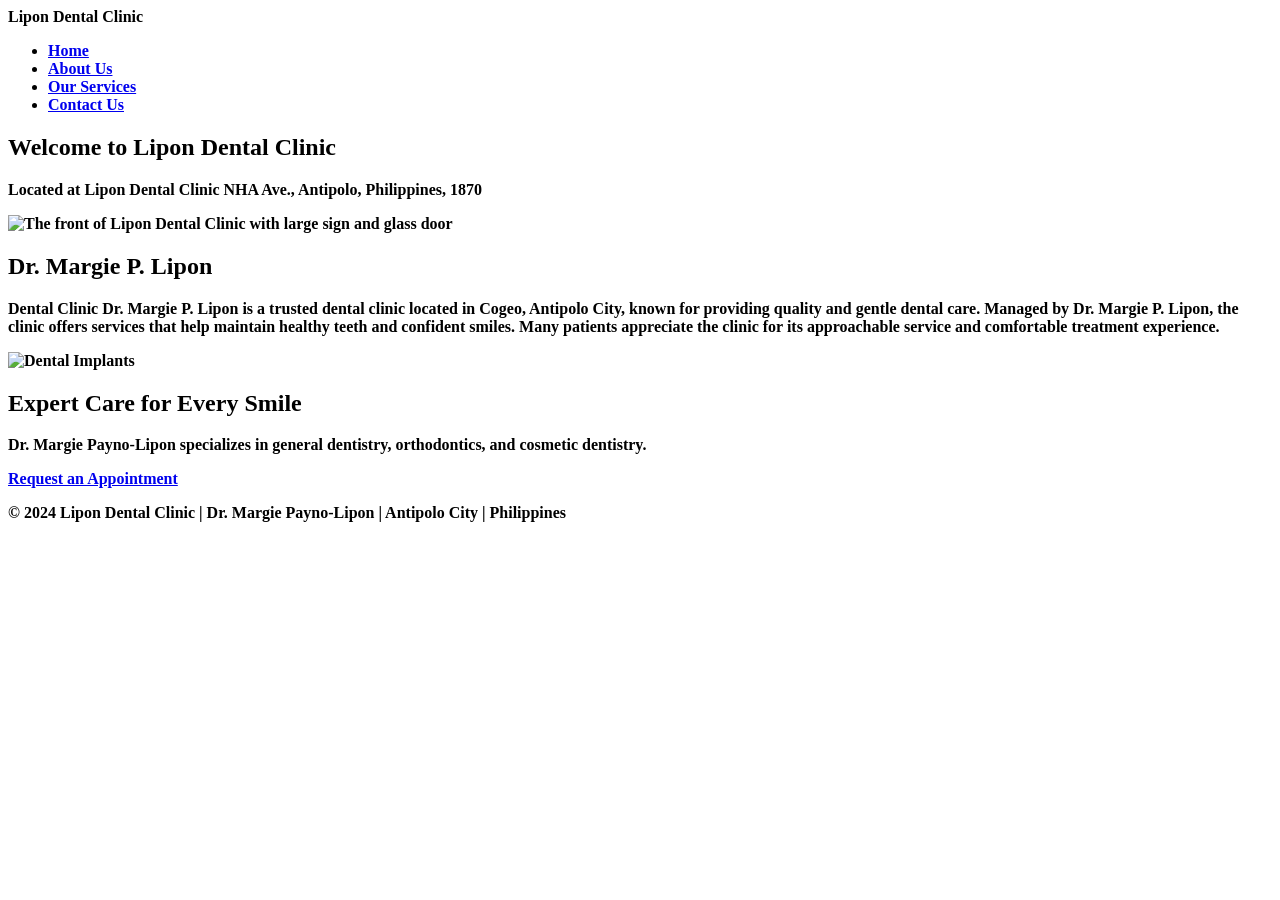
==== index.html @ c202ab4b "Create index.html" ====
<!DOCTYPE html>
<html lang="en">
<head>
    <meta charset="UTF-8">
    <meta name="viewport" content="width=device-width, initial-scale=1.0">
    <title>Lipon Dental Clinic | General Dentistry * Orthodontics * Cosmetic Dentistry</title>
    <link rel="stylesheet" href="css/style.css">
</head>
<body>
    <header>
        <nav>
            <div class="logo-text"><strong>Lipon Dental Clinic</div>
            <ul class="nav">
                <li><a href="index.html" class="active">Home</a></li>
                <li><a href="about.html">About Us</a></li>
                <li><a href="services.html">Our Services</a></li>
                <li><a href="contact.html">Contact Us</a></li>
            </ul>
        </nav>
    </header>


    <main>
        <section class="front-container">
                <div class="front">
                    <h2>Welcome to Lipon Dental Clinic</h2>
                    <p>Located at Lipon Dental Clinic NHA Ave., Antipolo, Philippines, 1870</p>
                </div>
                
                <div class="clinicfront">
                    <img src="images/clinicfront.jpg" alt="The front of Lipon Dental Clinic with large sign and glass door" class="img-responsive">
                </div>
        </section>

<section class="Dentist">
    <div class="descrip">
      <h2>
        Dr. Margie P. Lipon
      </h2>
      <p>
        Dental Clinic Dr. Margie P. Lipon is a trusted dental clinic located in Cogeo, Antipolo City, known for providing quality and gentle dental care. Managed by Dr. Margie P. Lipon, the clinic offers services that help maintain healthy teeth and confident smiles. Many patients appreciate the clinic for its approachable service and comfortable treatment experience. 
      </p>
    </div>

    <div class="image">
      <img src="images/Dentist.jpg" alt="Dental Implants">
    </div>
  </section>



        <section class="appoint-text">
            <h2>Expert Care for Every Smile</h2>
            <p>Dr. Margie Payno-Lipon specializes in general dentistry, orthodontics, and cosmetic dentistry.</p>
            <a href="contact.html" class="cta-button">Request an Appointment</a>
        </section>
    </main>

    <footer>
        <p>&copy; 2024 Lipon Dental Clinic | Dr. Margie Payno-Lipon | Antipolo City | Philippines</p>
    </footer>

</body>
</html>
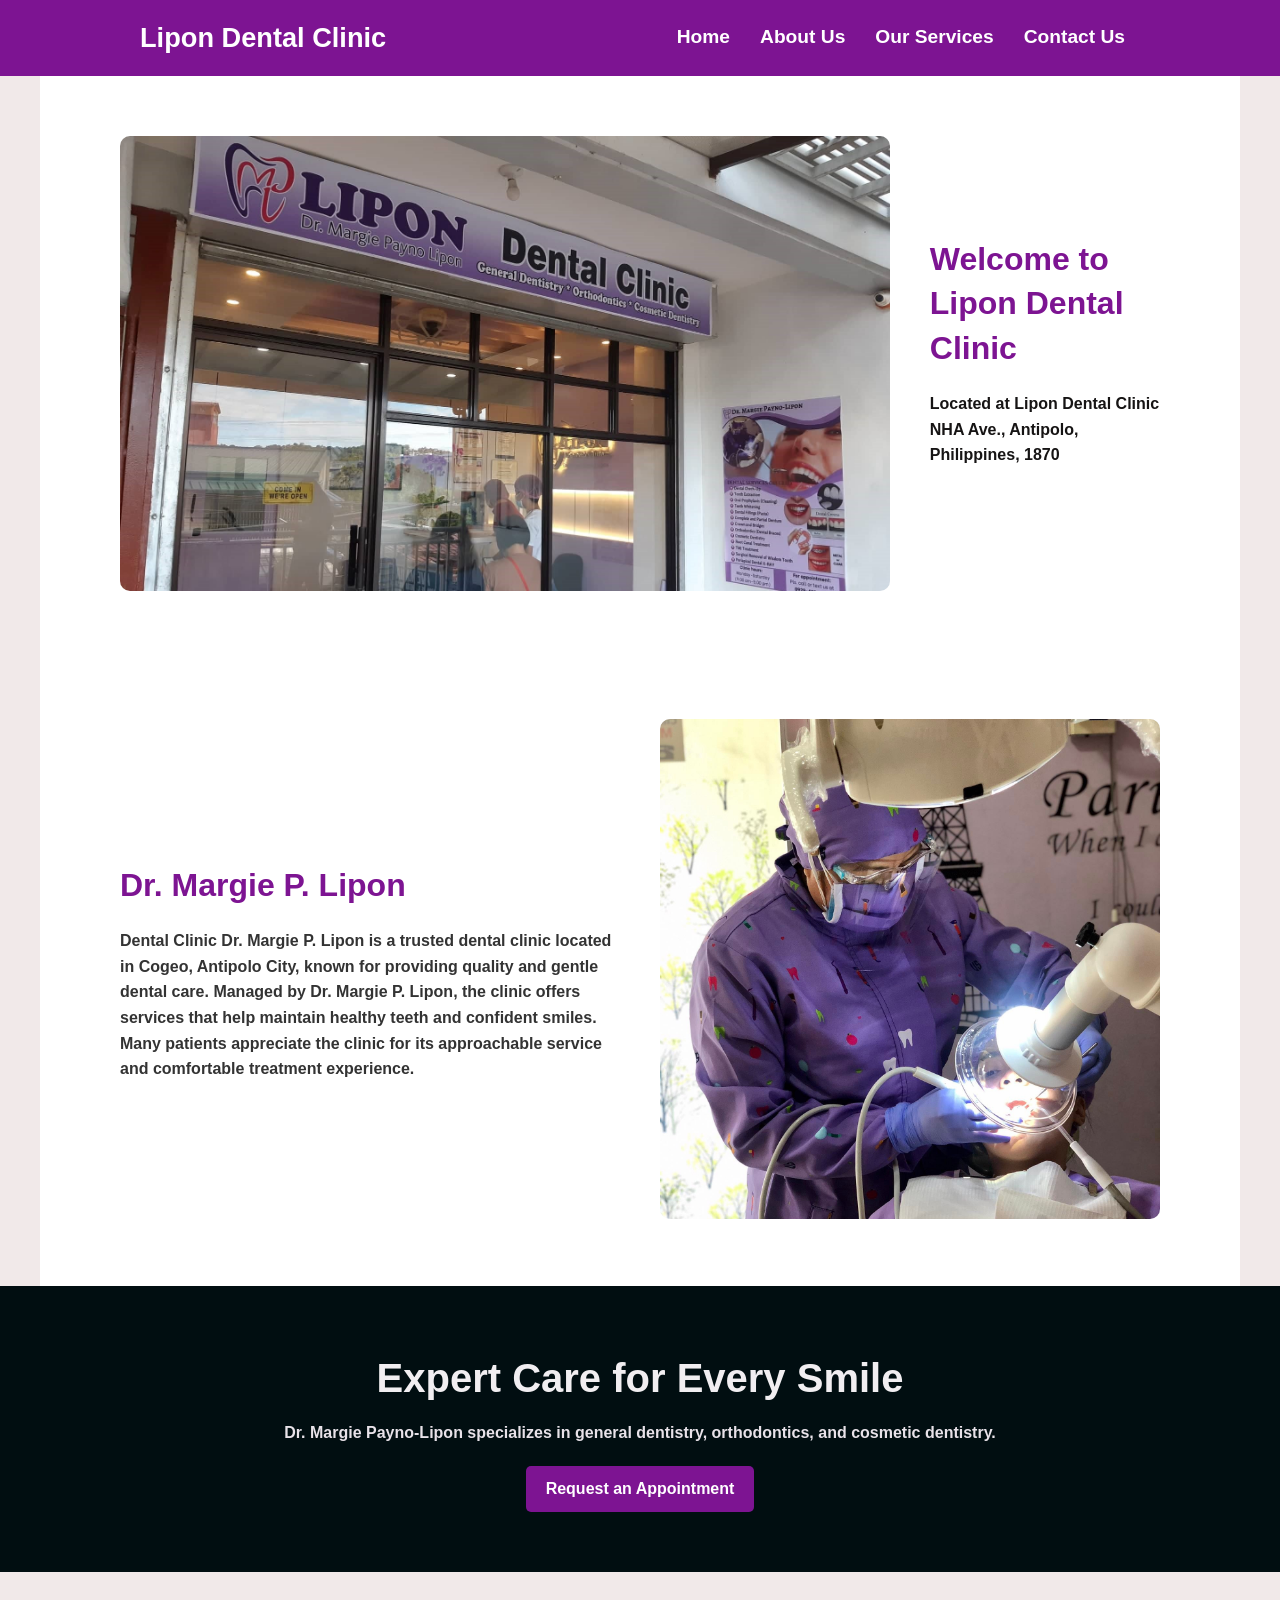
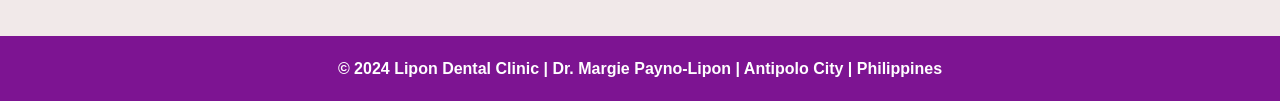
==== commit 588e7257: "Update index.html" ====
--- a/index.html
+++ b/index.html
@@ -4,7 +4,7 @@
     <meta charset="UTF-8">
     <meta name="viewport" content="width=device-width, initial-scale=1.0">
     <title>Lipon Dental Clinic | General Dentistry * Orthodontics * Cosmetic Dentistry</title>
-    <link rel="stylesheet" href="css/style.css">
+    <link rel="stylesheet" href="css/all.css">
 </head>
 <body>
     <header>
--- a/css/all.css
+++ b/css/all.css
@@ -0,0 +1,229 @@
+/* Basic Reset */
+* {
+    margin: 0;
+    padding: 0;
+    box-sizing: border-box;
+}
+
+body {
+    font-family: Arial, sans-serif;
+    line-height: 1.6;
+    color: #333;
+    background-color: #f4f4f4;
+}
+
+
+/* Navigation */
+header {
+    background: #7d1492;
+    color: white;
+    padding: 1rem 0;
+}
+
+.logo-text{
+    font-size: 1.7rem;
+    float: left;
+}
+nav {
+    display: flex;
+    justify-content: space-between;
+    align-items: center;
+    max-width: 1000px;
+    margin: auto;
+    
+}
+
+nav ul {
+    display: flex;
+    list-style: none;
+}
+
+nav ul li a {
+    color: white;
+    text-decoration: none;
+    padding: 0 15px;
+    font-size: 1.2rem;
+}
+
+nav ul li a.active {
+    font-weight: bold;
+}
+
+/* Appoint Section */
+.appoint-text {
+    background: #010e11;
+    text-align: center;
+    padding: 60px 20px;
+}
+
+.appoint-text p {
+    color: #e8e2e9;
+}
+
+.appoint-text h2 {
+    font-size: 2.5rem;
+    color: #f1eef1;
+    margin-bottom: 10px;
+}
+
+.cta-button {
+    display: inline-block;
+    background: #7d1492;
+    color: white;
+    padding: 10px 20px;
+    text-decoration: none;
+    border-radius: 5px;
+    margin-top: 20px;
+}
+
+/* Content Grid */
+.front-container {
+    display: flex;
+  background-color: white;
+  align-items: center;
+  justify-content: space-between;
+  padding: 60px 80px;
+  max-width: 1200px;
+  margin: auto;
+  gap: 40px;
+  flex-direction: row-reverse;
+}
+
+.front-container h1 {
+    font-family: 'Poppins', cursive;
+    color: #7d1492;
+}
+.front h2 {
+  color: #7d1492;
+  font-size: 32px;
+  line-height: 1.4;
+  margin-bottom: 20px;
+}
+
+.front p {
+  color: #161414;
+  font-size: 16px;
+  line-height: 1.6;
+  margin-bottom: 30px;
+}
+.clinic {
+    background: rgb(244, 238, 245);
+    padding: 15px;
+    border: 1px solid #ddd;
+    flex: 1;
+}
+
+.clinicfront img {
+    width: 100%;
+    height: auto;
+    border-radius: 10px;
+}
+
+/* Background */
+body{
+    background-color: #f1e9e9;
+}
+
+/* dentist */
+.Dentist {
+  display: flex;
+  background-color: white;
+  align-items: center;
+  justify-content: space-between;
+  padding: 60px 80px;
+  max-width: 1200px;
+  margin: auto;
+  gap: 40px;
+}
+
+.descrip {
+  flex: 1;
+}
+
+.descrip h2 {
+  color: #7d1492;
+  font-size: 32px;  
+  line-height: 1.4;
+  margin-bottom: 20px;
+}
+
+
+.image {
+  flex: 1;
+  text-align: right;
+}
+
+.image img {
+  max-width: 100%;
+  border-radius: 10px;
+}
+
+/*SERVICES*/
+ .servcontainer {
+            max-width: 800px;
+            margin: auto;
+            background: white;
+            padding: 20px;
+            border-radius: 15px;
+            box-shadow: 0 0 10px rgba(0,0,0,0.1);
+        }
+
+
+.services h2 {
+            color: #6a4c93;
+        }
+
+h1 {
+    text-align: center;
+    color: #6a4c93;
+        }
+       
+.services {
+            margin-top: 20px;
+        }
+
+.services h2 {    
+    color: #6a4c93;
+        }
+
+/* CONTACT */
+.contact-container {
+    max-width: 1000px;
+    margin: 40px auto;
+    text-align: center;
+    padding: 0 60px;
+    margin-top: auto;
+}        
+
+/* ABOUT */
+.about-container {
+  display: flex;
+  background-color: white;
+  align-items: center;
+  justify-content: space-between;
+  padding: 60px 80px;
+  max-width: 1200px;
+  margin: auto;
+  gap: 40px;
+}
+
+/* Footer */
+footer {
+    text-align: center;
+    padding: 20px;
+    background: #7d1492;
+    color: white;
+    margin-top: 5%;
+}
+
+
+/* Simple Mobile Responsive */
+@media (max-width: 768px) {
+    .grid-container {
+        flex-direction: column;
+    }
+    
+    nav {
+        flex-direction: column;
+    }
+}
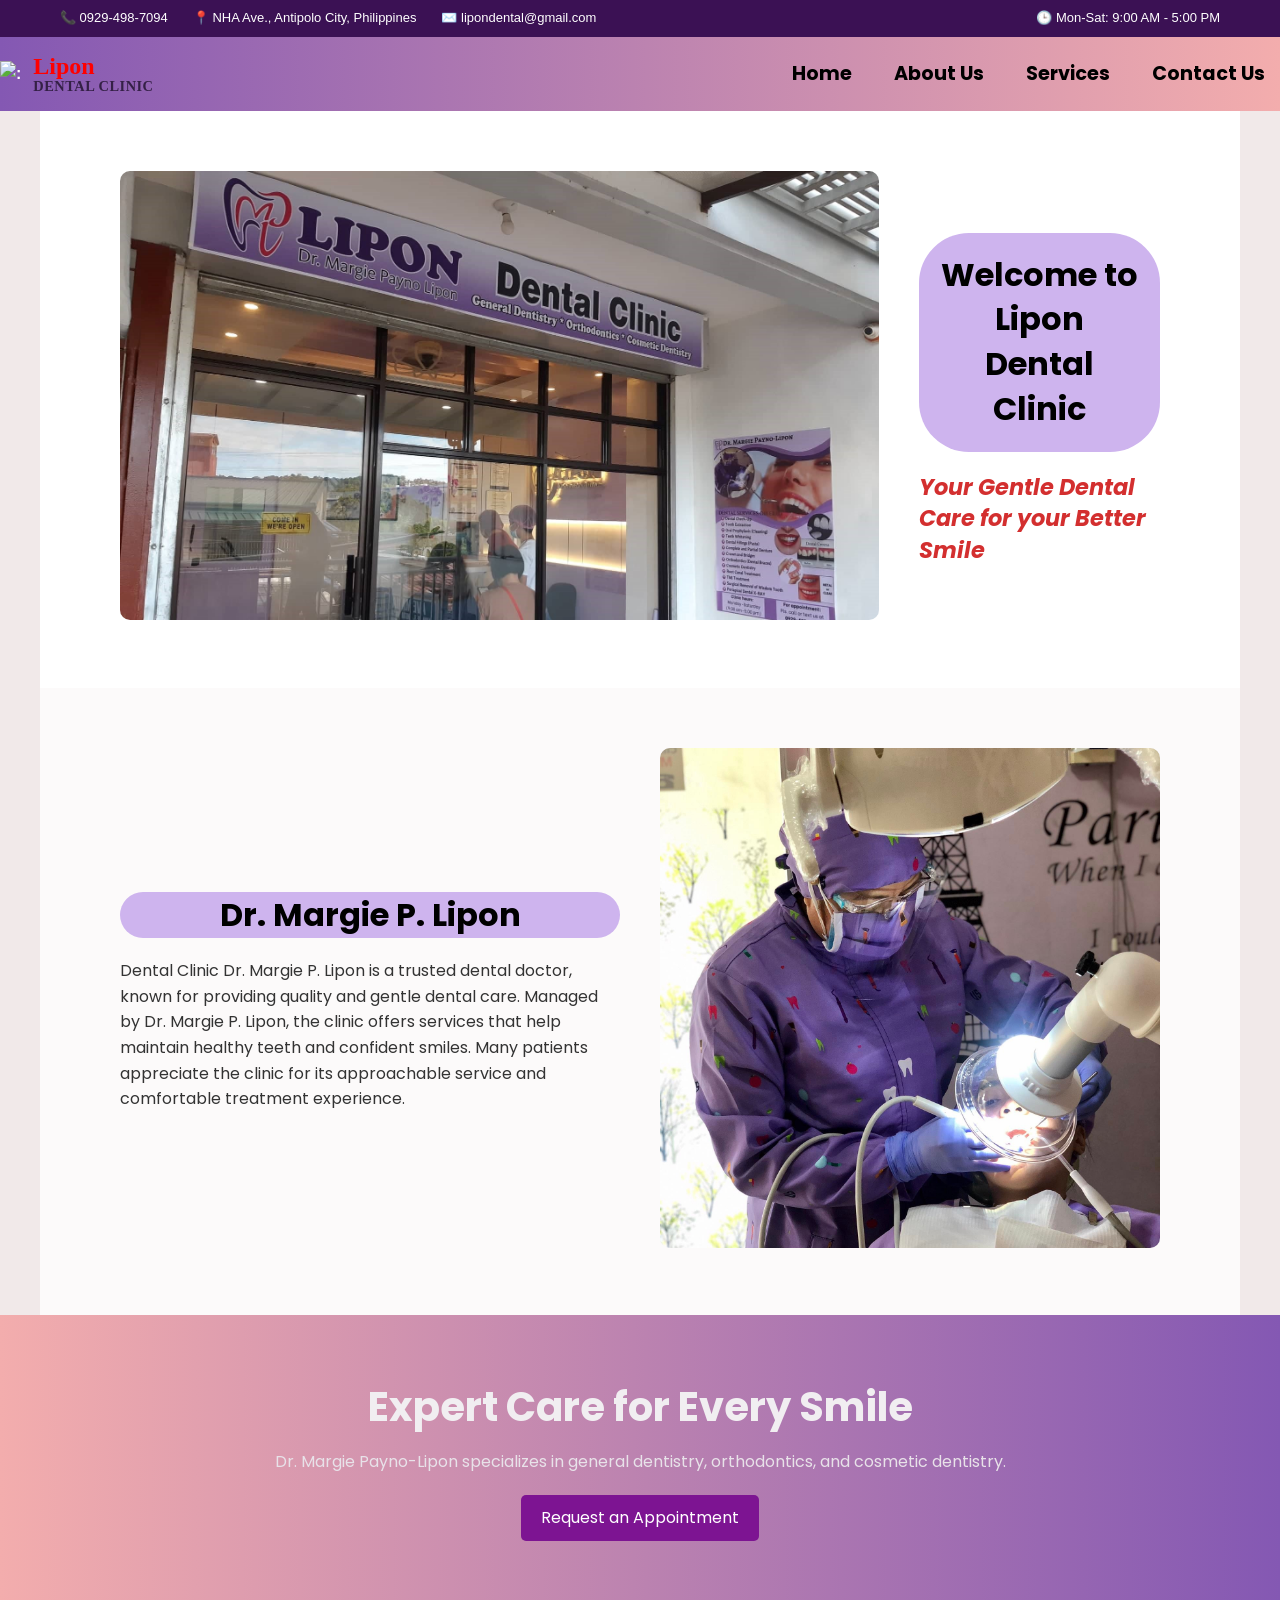
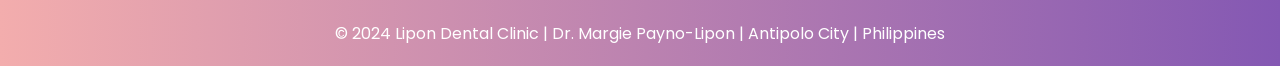
==== commit 3f82370d: "Add files via upload" ====
--- a/index.html
+++ b/index.html
@@ -1,64 +1,101 @@
-<!DOCTYPE html>
-<html lang="en">
-<head>
-    <meta charset="UTF-8">
-    <meta name="viewport" content="width=device-width, initial-scale=1.0">
-    <title>Lipon Dental Clinic | General Dentistry * Orthodontics * Cosmetic Dentistry</title>
-    <link rel="stylesheet" href="css/all.css">
-</head>
-<body>
-    <header>
-        <nav>
-            <div class="logo-text"><strong>Lipon Dental Clinic</div>
-            <ul class="nav">
-                <li><a href="index.html" class="active">Home</a></li>
-                <li><a href="about.html">About Us</a></li>
-                <li><a href="services.html">Our Services</a></li>
-                <li><a href="contact.html">Contact Us</a></li>
-            </ul>
-        </nav>
-    </header>
-
-
-    <main>
-        <section class="front-container">
-                <div class="front">
-                    <h2>Welcome to Lipon Dental Clinic</h2>
-                    <p>Located at Lipon Dental Clinic NHA Ave., Antipolo, Philippines, 1870</p>
-                </div>
-                
-                <div class="clinicfront">
-                    <img src="images/clinicfront.jpg" alt="The front of Lipon Dental Clinic with large sign and glass door" class="img-responsive">
-                </div>
-        </section>
-
-<section class="Dentist">
-    <div class="descrip">
-      <h2>
-        Dr. Margie P. Lipon
-      </h2>
-      <p>
-        Dental Clinic Dr. Margie P. Lipon is a trusted dental clinic located in Cogeo, Antipolo City, known for providing quality and gentle dental care. Managed by Dr. Margie P. Lipon, the clinic offers services that help maintain healthy teeth and confident smiles. Many patients appreciate the clinic for its approachable service and comfortable treatment experience. 
-      </p>
-    </div>
-
-    <div class="image">
-      <img src="images/Dentist.jpg" alt="Dental Implants">
-    </div>
-  </section>
-
-
-
-        <section class="appoint-text">
-            <h2>Expert Care for Every Smile</h2>
-            <p>Dr. Margie Payno-Lipon specializes in general dentistry, orthodontics, and cosmetic dentistry.</p>
-            <a href="contact.html" class="cta-button">Request an Appointment</a>
-        </section>
-    </main>
-
-    <footer>
-        <p>&copy; 2024 Lipon Dental Clinic | Dr. Margie Payno-Lipon | Antipolo City | Philippines</p>
-    </footer>
-
-</body>
-</html>
+<!DOCTYPE html>
+<html lang="en">
+<head>
+    <meta charset="UTF-8">
+    <meta name="viewport" content="width=device-width, initial-scale=1.0">
+    <title>Lipon Dental Clinic | General Dentistry * Orthodontics * Cosmetic Dentistry</title>
+    <link rel="stylesheet" href="css/index.css">
+    <link href="https://fonts.googleapis.com/css2?family=Poppins:wght@400;600;700&display=swap" rel="stylesheet">
+</head>
+<body>
+
+   <div class="top-bar">
+    <div class="container">
+        <!-- Left Side Group -->
+        <div class="contact-left">
+            <span>📞 0929-498-7094</span>
+            <span>📍 NHA Ave., Antipolo City, Philippines</span>
+            <span>✉️ lipondental@gmail.com</span>
+        </div>
+
+        <!-- Right Side Group -->
+        <div class="schedule-right">
+            <span>🕒 Mon-Sat: 9:00 AM - 5:00 PM</span>
+        </div>
+    </div>
+</div>
+
+  
+        
+        <header>
+        <nav>
+            <div class="logo-text">
+                <strong>
+                    <img src="images/logo.jpg" alt=":"> 
+                </strong>
+                  <span class="logo-title">
+                <span class="brand-name">Lipon</span>
+                <span class="brand-sub">DENTAL CLINIC</span>
+            </span>
+                </div>
+            
+                    <ul class="nav">
+                <div class="logo-text">
+           
+
+                
+                <li><a href="index.html" class="active">Home</a></li>
+                <li><a href="about.html">About Us</a></li>
+                <li><a href="services.html">Services</a></li>
+                <li><a href="contact.html">Contact Us</a></li>
+            </ul>
+        </nav>
+    </header>
+
+    
+
+<!-- Main Content of Home -->
+    <main>
+        <section class="front-container">
+                <div class="front">
+                    <h2>Welcome to Lipon Dental Clinic</h2>
+                    
+                    <span class="quote"> <strong><h3>Your Gentle Dental Care for your Better Smile</h3></strong> </span>
+                    
+                </div>
+                
+                <div class="clinicfront">
+                    <img src="images/clinicfront.jpg" alt="The front of Lipon Dental Clinic with large sign and glass door" class="img-responsive">
+                </div>
+        </section>
+
+<section class="Dentist">
+    <div class="descrip">
+      <h2>
+        Dr. Margie P. Lipon
+      </h2>
+      <p>
+        Dental Clinic Dr. Margie P. Lipon is a trusted dental doctor, known for providing quality and gentle dental care. Managed by Dr. Margie P. Lipon, the clinic offers services that help maintain healthy teeth and confident smiles. Many patients appreciate the clinic for its approachable service and comfortable treatment experience. 
+      </p>
+    </div>
+
+    <div class="image">
+      <img src="images/Dentist.jpg" alt="Dental Implants">
+    </div>
+  </section>
+
+
+
+        <section class="appoint-box">
+            <h2>Expert Care for Every Smile</h2>
+            <p>Dr. Margie Payno-Lipon specializes in general dentistry, orthodontics, and cosmetic dentistry.</p>
+            <a href="contact.html" class="req-button">Request an Appointment</a>
+        </section>
+    </main>
+
+    <footer>
+        <p>&copy; 2024 Lipon Dental Clinic | Dr. Margie Payno-Lipon | Antipolo City | Philippines</p>
+    </footer>
+
+</body>
+</html>
--- a/css/index.css
+++ b/css/index.css
@@ -0,0 +1,310 @@
+/* Basic Reset */
+* {
+    margin: 0;
+    padding: 0;
+    box-sizing: border-box;
+}
+
+.top-bar {
+    background-color: #3b1154; 
+    color: white;
+    padding: 8px 0;
+    font-size: 13px;
+    width: 100%;
+}
+
+.top-bar .container {
+    display: flex;
+    justify-content: space-between; /* Pushes groups to the far left and right */
+    align-items: center;
+    max-width: 1200px; /* Limits width to match your main header */
+    margin: 0 auto;    /* Centers the container on the screen */
+    padding: 0 20px;   /* Adds a small gap from the very edge of the screen */
+}
+
+.contact-left {
+    display: flex;
+    gap: 25px; /* Adds space between the phone, address, and email */
+}
+
+
+body {
+    font-family: Arial, sans-serif;
+    line-height: 1.6;
+    color: #333;
+    background-color: #f4f4f4;
+}
+
+
+/* Navigation */
+header {
+    background: #8458b3;
+    color: white;
+    padding: 1rem 0;
+    background: linear-gradient(to right, #8458b3, rgb(243, 173, 173))
+}
+
+/* Logo and Brand */
+.logo-text{
+   display: inline-flex;
+   
+   align-items: center;
+   gap: 12px;
+   
+   
+
+}
+.logo-title {
+    display: flex;
+  flex-direction: column;
+  line-height: 1.1;           
+  font-family: 'Georgia', serif; 
+}
+
+.brand-name {
+  color: #ff0000;          
+  font-weight: bold;
+  font-size: 1.5rem;         
+}
+
+/* Styling for the bottom line (DENTAL CLINIC) */
+.brand-sub {
+  color: #342046;             
+  font-size: 0.9rem;          
+  font-weight: bold;
+  text-transform: uppercase;  
+  letter-spacing: 0.5px;      
+}
+
+
+.logo-text strong img {
+    width: 60px;
+    height: auto;
+}
+
+nav {
+    display: flex;
+    justify-content: space-between;
+    align-items: center;
+    max-width: 1700px;
+    margin: auto;  
+}
+
+nav ul {
+    display: flex;
+    list-style: none;
+    gap: 20px;
+}
+
+nav ul li a {
+    color: black;
+    text-decoration: none;
+    padding: 0 15px;
+    font-size: 1.2rem;
+    font-weight: bold;
+    font-family: 'Poppins', sans-serif;
+}
+
+
+/* Appoint btn */
+.appoint-box {
+    background: #060507;
+    text-align: center;
+    padding: 60px 20px;
+    background: linear-gradient(to left, #8458b3, rgb(243, 173, 173));
+}
+
+.appoint-box p {
+    color: #e8e2e9;
+    font-family: 'Poppins', sans-serif;
+}
+
+.appoint-box h2 {
+    font-size: 2.5rem;
+    color: #f1eef1;
+    margin-bottom: 10px;
+    font-family: 'Poppins', sans-serif;
+}
+
+.req-button {
+    display: inline-block;
+    background: #7d1492;
+    color: white;
+    padding: 10px 20px;
+    text-decoration: none;
+    border-radius: 5px;
+    margin-top: 20px;
+    font-family: 'Poppins', sans-serif;
+}
+
+/* BODY GRID */
+.quote {
+   color: #d32f2f; /* A softer, deeper red is less "alarming" than #ff0000 */
+    font-family: 'Playfair Display', serif;
+    font-size: 1.2rem;
+    font-style: italic; /* Italics are key for the quote look */
+    font-weight: 500;
+    line-height: 1.4;
+    margin: 15px 0;
+    font-family: 'Poppins', sans-serif;
+}
+
+/* Welcome Message */
+.front-container  {   
+  display: flex;
+  background-color: white;
+  align-items: center;
+  justify-content: space-between;
+  padding: 60px 80px;
+  max-width: 1200px;
+  margin: auto;
+  gap: 40px;
+  flex-direction: row-reverse;
+}
+.front-container h1 {   
+    font-family: 'Poppins', cursive;
+    color: #8458b3;
+}
+.front h2 {
+  color: black;
+  background-color: #ceb4ee;
+  border-radius: 50px;
+  padding: 20px;
+  text-align: center;
+  width: 100%;
+  font-size: 32px;
+  line-height: 1.4;
+  margin-bottom: 20px;
+  font-family: 'Poppins', sans-serif;
+}
+
+.clinic {
+    background: rgb(244, 238, 245);
+    padding: 15px;
+    border: 1px solid #ddd;
+    flex: 1;
+}
+
+.clinicfront img {
+    width: 100%;
+    height: auto;
+    border-radius: 10px;
+}
+
+/* Background */
+body{
+    background-color: #f1e9e9;
+}
+
+/* dentist */
+.Dentist {
+  display: flex;
+  background-color: rgb(252, 250, 250);
+  align-items: center;
+  justify-content: space-between;
+  padding: 60px 80px;
+  max-width: 1200px;
+  margin: auto;
+  gap: 40px;
+}
+
+.descrip {
+  flex: 1;
+  font-family: 'Poppins', sans-serif;
+}
+
+.descrip h2 {
+  color: black;
+  background-color: #ceb4ee;
+  border-radius: 50px;
+  text-align: center;
+  padding: 1px;
+  font-size: 32px;  
+  line-height: 1.4;
+  margin-bottom: 20px;
+  font-family: 'Poppins', sans-serif;
+}
+
+
+.image {
+  flex: 1;
+  text-align: right;
+}
+
+.image img {
+  max-width: 100%;
+  border-radius: 10px;
+}
+
+
+/* Footer */
+footer {
+    text-align: center;
+    padding: 20px;
+    background: #8458b3;
+    color: white;
+    margin-top: 0%;
+    font-family: 'Poppins', sans-serif;
+    background: linear-gradient(to left, #8458b3, rgb(243, 173, 173))
+}
+
+
+/* Mobile Responsive Styles */
+@media screen and (max-width: 768px) {
+    /* Stack Nav Links */
+    nav {
+        flex-direction: column;
+        padding: 10px;
+    }
+
+    .logo-text {
+        float: none;
+        margin-bottom: 15px;
+    }
+
+    nav ul {
+        flex-direction: column;
+        width: 100%;
+        text-align: center;
+    }
+
+    nav ul li {
+        margin: 10px 0;
+    }
+
+    /* Stack Row Containers into Columns */
+    .front-container, 
+    .Dentist, 
+    .about-container {
+        flex-direction: column !important;
+        padding: 40px 20px;
+        text-align: center;
+    }
+
+    /* Fix Image Scaling */
+    .image, .clinicfront {
+        width: 100%;
+    }
+
+    .image img, .clinicfront img {
+        max-width: 100%;
+        height: auto;
+    }
+
+    /* Adjust Headings for smaller screens */
+    .appoint-text h2, 
+    .front h2, 
+    .descrip h2 {
+        font-size: 1.8rem;
+    }
+
+    /* Adjust Outer Containers */
+    .contact-container, 
+    .servcontainer {
+        width: 95%;
+        padding: 20px;
+        margin: 20px auto;
+    }
+
+
+}
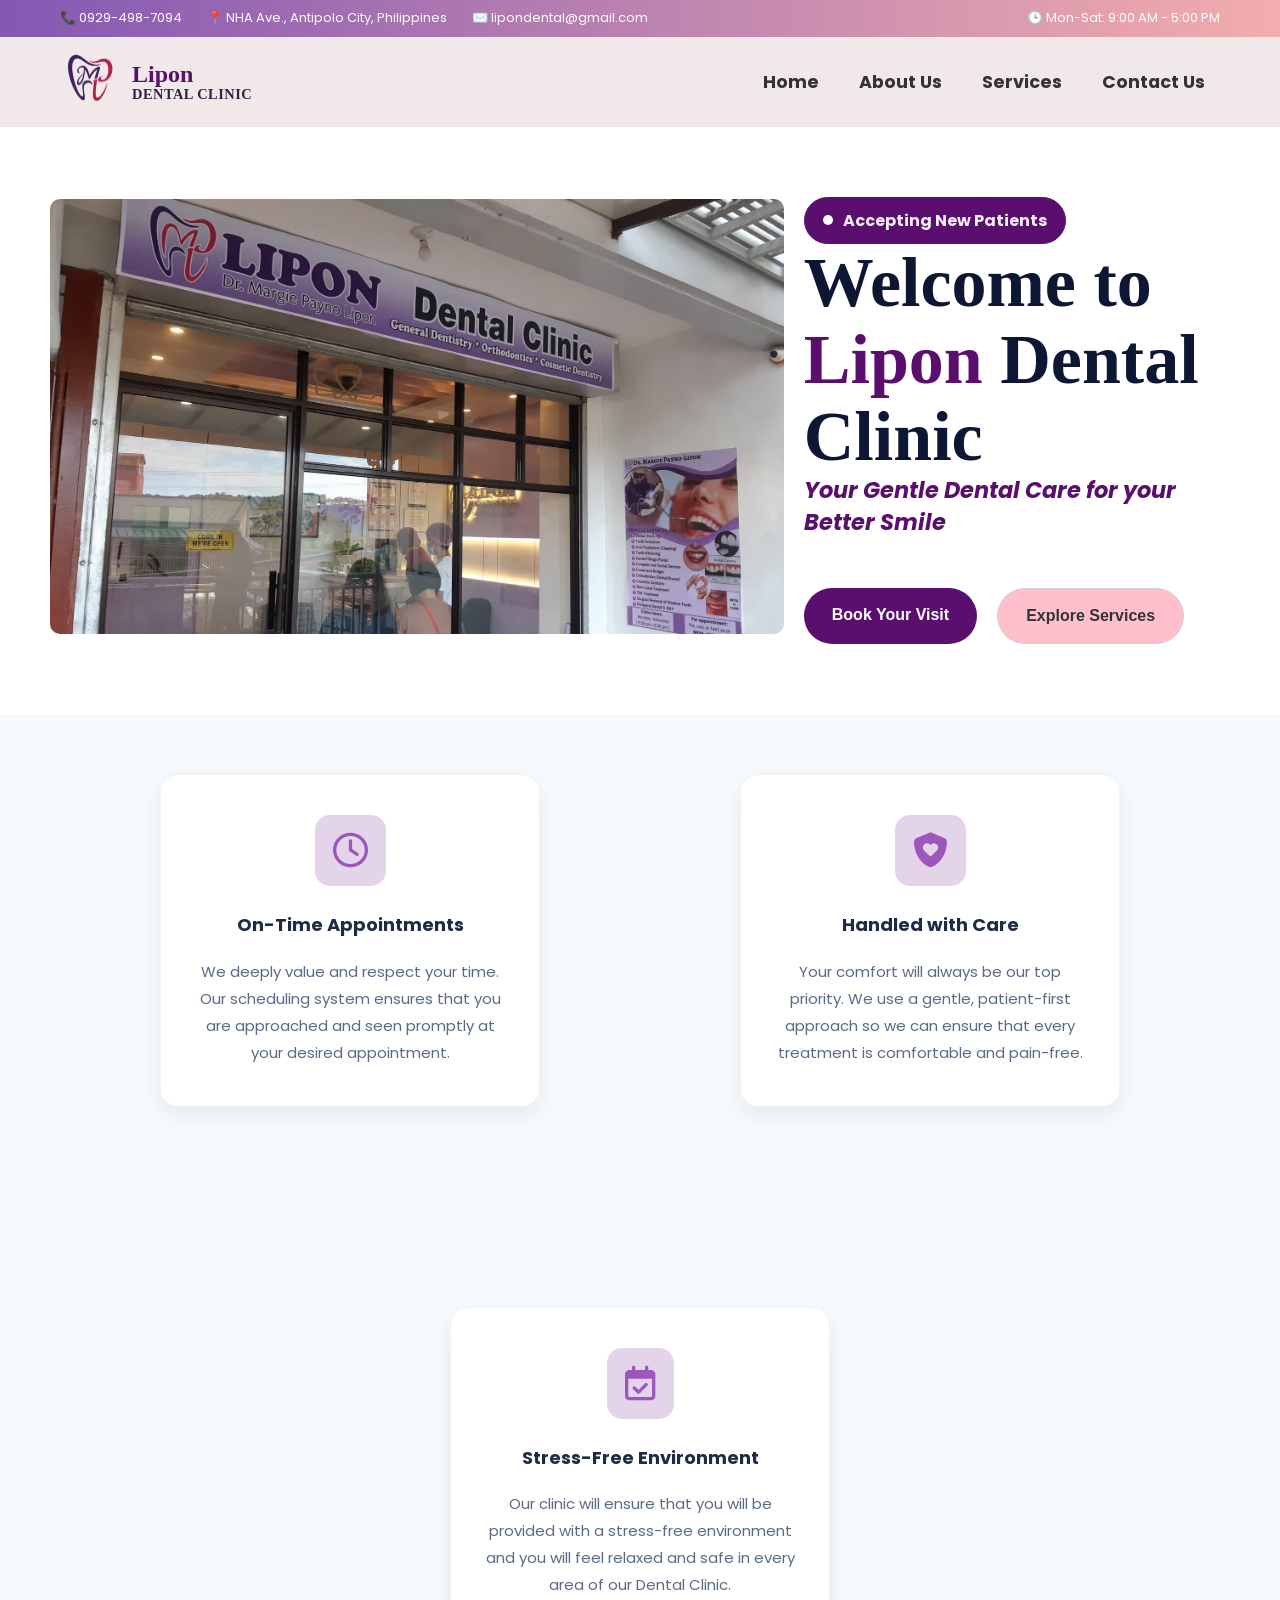
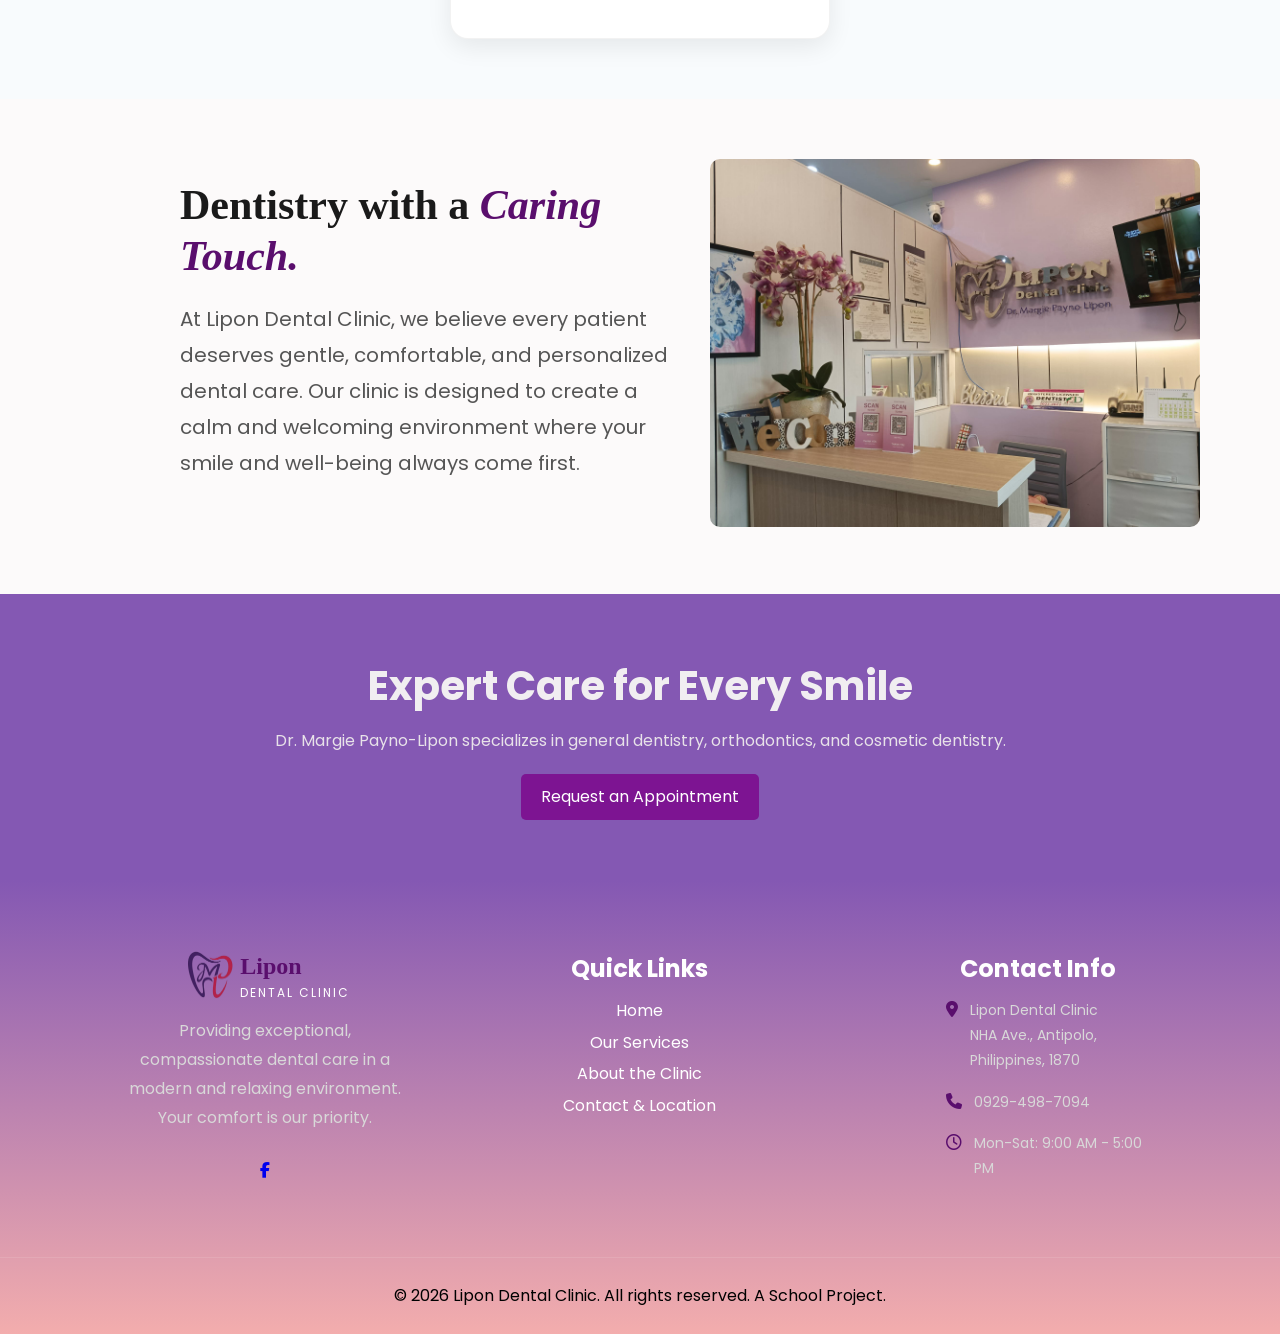
==== commit 1b68e12f: "Add files via upload" ====
--- a/index.html
+++ b/index.html
@@ -6,45 +6,41 @@
     <title>Lipon Dental Clinic | General Dentistry * Orthodontics * Cosmetic Dentistry</title>
     <link rel="stylesheet" href="css/index.css">
     <link href="https://fonts.googleapis.com/css2?family=Poppins:wght@400;600;700&display=swap" rel="stylesheet">
+    <link rel="stylesheet" href="https://cdnjs.cloudflare.com/ajax/libs/font-awesome/6.5.1/css/all.min.css">
 </head>
 <body>
 
-   <div class="top-bar">
-    <div class="container">
-        <!-- Left Side Group -->
-        <div class="contact-left">
-            <span>📞 0929-498-7094</span>
-            <span>📍 NHA Ave., Antipolo City, Philippines</span>
-            <span>✉️ lipondental@gmail.com</span>
-        </div>
-
-        <!-- Right Side Group -->
-        <div class="schedule-right">
-            <span>🕒 Mon-Sat: 9:00 AM - 5:00 PM</span>
+    <div class="top-bar">
+        <div class="container">
+            <div class="contact-left">
+                <span>📞 0929-498-7094</span>
+                <span>📍 NHA Ave., Antipolo City, Philippines</span>
+                <span>✉️ lipondental@gmail.com</span>
+            </div>
+            <div class="schedule-right">
+                <span>🕒 Mon-Sat: 9:00 AM - 5:00 PM</span>
+            </div>
         </div>
     </div>
-</div>
 
-  
-        
-        <header>
+    <header>
         <nav>
             <div class="logo-text">
                 <strong>
-                    <img src="images/logo.jpg" alt=":"> 
+                    <img src="images/logo.jpg" alt="Lipon Dental Clinic Logo">
                 </strong>
-                  <span class="logo-title">
-                <span class="brand-name">Lipon</span>
-                <span class="brand-sub">DENTAL CLINIC</span>
-            </span>
-                </div>
-            
-                    <ul class="nav">
-                <div class="logo-text">
-           
+                <span class="logo-title">
+                    <span class="brand-name">Lipon</span>
+                    <span class="brand-sub">DENTAL CLINIC</span>
+                </span>
+            </div>
 
-                
-                <li><a href="index.html" class="active">Home</a></li>
+            <button class="nav-toggle" aria-label="Toggle navigation">
+                <i class="fa-solid fa-bars"></i>
+            </button>
+
+            <ul class="nav-links">
+                <li><a href="index.html">Home</a></li>
                 <li><a href="about.html">About Us</a></li>
                 <li><a href="services.html">Services</a></li>
                 <li><a href="contact.html">Contact Us</a></li>
@@ -52,39 +48,58 @@
         </nav>
     </header>
 
-    
-
-<!-- Main Content of Home -->
     <main>
         <section class="front-container">
-                <div class="front">
-                    <h2>Welcome to Lipon Dental Clinic</h2>
-                    
-                    <span class="quote"> <strong><h3>Your Gentle Dental Care for your Better Smile</h3></strong> </span>
-                    
+            <div class="front">
+                <div class="badge">
+                    <div class="dot"></div>
+                    Accepting New Patients
                 </div>
-                
-                <div class="clinicfront">
-                    <img src="images/clinicfront.jpg" alt="The front of Lipon Dental Clinic with large sign and glass door" class="img-responsive">
-                </div>
+                <h2>Welcome to <span style="color: #5a0e6d;">Lipon</span> Dental Clinic</h2>
+                <span class="quote"><h3>Your Gentle Dental Care for your Better Smile</h3></span>
+                <span class="book-button">
+                    <a href="contact.html" class="btn-primary">Book Your Visit</a>
+                    <a href="services.html" class="btn-secondary">Explore Services</a>
+                </span>
+            </div>
+
+            <div class="clinicfront">
+                <img src="images/clinicfront.jpg" alt="The front of Lipon Dental Clinic with large sign and glass door" class="img-responsive">
+            </div>
         </section>
 
-<section class="Dentist">
-    <div class="descrip">
-      <h2>
-        Dr. Margie P. Lipon
-      </h2>
-      <p>
-        Dental Clinic Dr. Margie P. Lipon is a trusted dental doctor, known for providing quality and gentle dental care. Managed by Dr. Margie P. Lipon, the clinic offers services that help maintain healthy teeth and confident smiles. Many patients appreciate the clinic for its approachable service and comfortable treatment experience. 
-      </p>
-    </div>
+        <section class="box">
+            <div class="box1">
+                <i class="fa-regular fa-clock"></i>
+                <h3>On-Time Appointments</h3>
+                <p>We deeply value and respect your time. Our scheduling system ensures that you are approached and seen promptly at your desired appointment.</p>
+            </div>
+            <div class="box2">
+                <i class="fa-solid fa-shield-heart"></i>
+                <h3>Handled with Care</h3>
+                <p>Your comfort will always be our top priority. We use a gentle, patient-first approach so we can ensure that every treatment is comfortable and pain-free.</p>
+            </div>
+            <div class="box3">
+                <i class="fa-regular fa-calendar-check"></i>
+                <h3>Stress-Free Environment</h3>
+                <p>Our clinic will ensure that you will be provided with a stress-free environment and you will feel relaxed and safe in every area of our Dental Clinic.</p>
+            </div>
+        </section>
 
-    <div class="image">
-      <img src="images/Dentist.jpg" alt="Dental Implants">
-    </div>
-  </section>
-
-
+        <section class="Dentist">
+            <div class="descrip">
+                <h2>Dentistry with a <em>Caring Touch.</em></h2>
+                <p>
+                    At Lipon Dental Clinic, we believe every patient deserves gentle,
+                    comfortable, and personalized dental care. Our clinic is designed to
+                    create a calm and welcoming environment where your smile and well-being
+                    always come first.
+                </p>
+            </div>
+            <div class="image">
+                <img src="images/frontdesk.jpg" alt="Dental Implants">
+            </div>
+        </section>
 
         <section class="appoint-box">
             <h2>Expert Care for Every Smile</h2>
@@ -94,8 +109,83 @@
     </main>
 
     <footer>
-        <p>&copy; 2024 Lipon Dental Clinic | Dr. Margie Payno-Lipon | Antipolo City | Philippines</p>
+        <div class="footer-container">
+
+            <div class="footer-box">
+                <div class="logo">
+                    <div class="logo-text">
+                        <strong>
+                            <img src="images/logo.jpg" alt="Lipon Dental Clinic Logo">
+                        </strong>
+                    </div>
+                    <div>
+                        <h2 style="color: #5a0e6d;">Lipon</h2>
+                        <span style="color: white;">DENTAL CLINIC</span>
+                    </div>
+                </div>
+                <p>
+                    Providing exceptional, compassionate dental care
+                    in a modern and relaxing environment. Your
+                    comfort is our priority.
+                </p>
+                <div class="socials">
+                    <a href="https://www.facebook.com/profile.php?id=100076051967829&rdid=zDKnbMTBzOsSBwg0&share_url=https%3A%2F%2Fwww.facebook.com%2Fshare%2F1KuawXyeBv%2F#" target="_blank">
+                        <i class="fa-brands fa-facebook-f"></i>
+                    </a>
+                </div>
+            </div>
+
+            <div class="footer-box">
+                <h3>Quick Links</h3>
+                <ul>
+                    <li><a href="index.html">Home</a></li>
+                    <li><a href="services.html">Our Services</a></li>
+                    <li><a href="about.html">About the Clinic</a></li>
+                    <li><a href="contact.html">Contact & Location</a></li>
+                </ul>
+            </div>
+
+            <div class="footer-box">
+                <div class="contact-header">
+                    <h3>Contact Info</h3>
+                </div>
+                <div class="contact-item">
+                    <i class="fa-solid fa-location-dot"></i>
+                    <p>Lipon Dental Clinic<br>NHA Ave., Antipolo, Philippines, 1870</p>
+                </div>
+                <div class="contact-item">
+                    <i class="fa-solid fa-phone"></i>
+                    <p>0929-498-7094</p>
+                </div>
+                <div class="contact-item">
+                    <i class="fa-regular fa-clock"></i>
+                    <p>Mon-Sat: 9:00 AM - 5:00 PM</p>
+                </div>
+            </div>
+
+        </div>
+
+        <div class="footer-bottom">
+            © 2026 Lipon Dental Clinic. All rights reserved. A School Project.
+        </div>
     </footer>
+
+    <script>
+        window.addEventListener('scroll', function () {
+            const header = document.querySelector('header');
+            if (window.scrollY > 10) {
+                header.classList.add('scrolled');
+            } else {
+                header.classList.remove('scrolled');
+            }
+        });
+
+        const toggle = document.querySelector('.nav-toggle');
+        const navLinks = document.querySelector('.nav-links');
+        toggle.addEventListener('click', () => {
+            navLinks.classList.toggle('open');
+        });
+    </script>
 
 </body>
 </html>
--- a/css/index.css
+++ b/css/index.css
@@ -1,117 +1,179 @@
-/* Basic Reset */
 * {
     margin: 0;
     padding: 0;
     box-sizing: border-box;
 }
 
+body {
+    font-family: 'Poppins', Arial, sans-serif;
+    line-height: 1.6;
+    color: #333;
+    background-color: #f1e9e9;
+}
+
 .top-bar {
-    background-color: #3b1154; 
     color: white;
     padding: 8px 0;
     font-size: 13px;
     width: 100%;
+    position: relative;
+    top: 0;
+    background: linear-gradient(to right, #8458b3, rgb(243, 173, 173));
 }
 
 .top-bar .container {
     display: flex;
-    justify-content: space-between; /* Pushes groups to the far left and right */
-    align-items: center;
-    max-width: 1200px; /* Limits width to match your main header */
-    margin: 0 auto;    /* Centers the container on the screen */
-    padding: 0 20px;   /* Adds a small gap from the very edge of the screen */
+    justify-content: space-between;
+    align-items: center;
+    max-width: 1200px;
+    margin: 0 auto;
+    padding: 0 20px;
 }
 
 .contact-left {
     display: flex;
-    gap: 25px; /* Adds space between the phone, address, and email */
-}
-
-
-body {
-    font-family: Arial, sans-serif;
-    line-height: 1.6;
-    color: #333;
-    background-color: #f4f4f4;
-}
-
-
-/* Navigation */
+    gap: 25px;
+}
+
 header {
-    background: #8458b3;
-    color: white;
+    background: #f1e9e9;
     padding: 1rem 0;
-    background: linear-gradient(to right, #8458b3, rgb(243, 173, 173))
-}
-
-/* Logo and Brand */
-.logo-text{
-   display: inline-flex;
-   
-   align-items: center;
-   gap: 12px;
-   
-   
-
-}
+    width: 100%;
+    position: sticky;
+    top: 0;
+    z-index: 999;
+    transition: all 0.3s ease;
+}
+
+header.scrolled {
+    background: rgba(255, 255, 255, 0.8);
+    backdrop-filter: blur(10px);
+    -webkit-backdrop-filter: blur(10px);
+    box-shadow: 0 2px 10px rgba(0,0,0,0.1);
+}
+
+nav {
+    display: flex;
+    justify-content: space-between;
+    align-items: center;
+    max-width: 1200px;
+    margin: auto;
+    padding: 0 20px;
+}
+
+.logo-text {
+    display: inline-flex;
+    align-items: center;
+    gap: 12px;
+    text-decoration: none;
+}
+
 .logo-title {
     display: flex;
-  flex-direction: column;
-  line-height: 1.1;           
-  font-family: 'Georgia', serif; 
+    flex-direction: column;
+    line-height: 1.1;
+    font-family: 'Georgia', serif;
 }
 
 .brand-name {
-  color: #ff0000;          
-  font-weight: bold;
-  font-size: 1.5rem;         
-}
-
-/* Styling for the bottom line (DENTAL CLINIC) */
+    color: #5a0e6d;
+    font-weight: bold;
+    font-size: 1.5rem;
+}
+
 .brand-sub {
-  color: #342046;             
-  font-size: 0.9rem;          
-  font-weight: bold;
-  text-transform: uppercase;  
-  letter-spacing: 0.5px;      
-}
-
+    color: #342046;
+    font-size: 0.9rem;
+    font-weight: bold;
+    text-transform: uppercase;
+    letter-spacing: 0.5px;
+}
 
 .logo-text strong img {
     width: 60px;
     height: auto;
 }
 
-nav {
-    display: flex;
-    justify-content: space-between;
-    align-items: center;
-    max-width: 1700px;
-    margin: auto;  
-}
-
-nav ul {
+.nav-links {
     display: flex;
     list-style: none;
-    gap: 20px;
-}
-
-nav ul li a {
-    color: black;
+    gap: 10px;
+}
+
+.nav-links li a {
+    color: #333;
     text-decoration: none;
-    padding: 0 15px;
-    font-size: 1.2rem;
+    padding: 8px 15px;
+    font-size: 1.1rem;
     font-weight: bold;
-    font-family: 'Poppins', sans-serif;
-}
-
-
-/* Appoint btn */
+    transition: color 0.3s;
+}
+
+.nav-links li a:hover {
+    color: #8458b3;
+}
+
+.nav-toggle {
+    display: none;
+    background: none;
+    border: none;
+    font-size: 1.5rem;
+    color: #5a0e6d;
+    cursor: pointer;
+}
+
+.box {
+    display: flex;
+    justify-content: center;
+    gap: 200px;
+    padding: 60px 40px;
+    background: #f8fbfd;
+    flex-wrap: wrap;
+}
+
+.box1, .box2, .box3 {
+    width: 380px;
+    min-height: 180px;
+    background: white;
+    border-radius: 18px;
+    box-shadow: 0 8px 25px rgba(0, 0, 0, 0.08);
+    border: 1px solid rgba(0, 0, 0, 0.05);
+    padding: 40px 30px;
+    text-align: center;
+    transition: transform 0.3s ease, box-shadow 0.3s ease;
+}
+
+.box1:hover, .box2:hover, .box3:hover {
+    transform: translateY(-8px);
+    box-shadow: 0 12px 30px rgba(0, 0, 0, 0.12);
+}
+
+.box1 i, .box2 i, .box3 i {
+    font-size: 35px;
+    color: #9b57bb;
+    background: #e4d4e9;
+    padding: 18px;
+    border-radius: 15px;
+    margin-bottom: 25px;
+}
+
+.box1 h3, .box2 h3, .box3 h3 {
+    font-size: 18px;
+    font-weight: bold;
+    color: #1f2a44;
+    margin-bottom: 18px;
+}
+
+.box1 p, .box2 p, .box3 p {
+    font-size: 15px;
+    color: #5a6a85;
+    line-height: 1.8;
+}
+
 .appoint-box {
-    background: #060507;
     text-align: center;
     padding: 60px 20px;
-    background: linear-gradient(to left, #8458b3, rgb(243, 173, 173));
+    background: #8458b3;
 }
 
 .appoint-box p {
@@ -135,54 +197,120 @@
     border-radius: 5px;
     margin-top: 20px;
     font-family: 'Poppins', sans-serif;
-}
-
-/* BODY GRID */
+    transition: all 0.3s ease;
+}
+
+.req-button:hover {
+    background: #5a0e6d;
+    transform: translateY(-3px);
+    box-shadow: 0 8px 20px rgba(125, 20, 146, 0.3);
+    color: black;
+}
+
 .quote {
-   color: #d32f2f; /* A softer, deeper red is less "alarming" than #ff0000 */
-    font-family: 'Playfair Display', serif;
+    color: #5a0e6d;
     font-size: 1.2rem;
-    font-style: italic; /* Italics are key for the quote look */
+    font-style: italic;
     font-weight: 500;
     line-height: 1.4;
-    margin: 15px 0;
     font-family: 'Poppins', sans-serif;
 }
 
-/* Welcome Message */
-.front-container  {   
-  display: flex;
-  background-color: white;
-  align-items: center;
-  justify-content: space-between;
-  padding: 60px 80px;
-  max-width: 1200px;
-  margin: auto;
-  gap: 40px;
-  flex-direction: row-reverse;
-}
-.front-container h1 {   
+.badge {
+    display: inline-flex;
+    align-items: center;
+    gap: 10px;
+    background: #5a0e6d;
+    color: #f5eef7;
+    padding: 10px 18px;
+    border-radius: 30px;
+    font-weight: bold;
+    border: 1.5px solid #5a0e6d;
+}
+
+.badge .dot {
+    width: 10px;
+    height: 10px;
+    background: white;
+    border-radius: 50%;
+}
+
+.front-container {
+    display: flex;
+    color: #060507;
+    background-color: white;
+    align-items: center;
+    padding: 50px;
+    margin: auto;
+    flex-direction: row-reverse;
+}
+
+.front-container h1 {
     font-family: 'Poppins', cursive;
     color: #8458b3;
 }
+
+.front {
+    padding: 20px;
+    display: flex;
+    flex-direction: column;
+    justify-content: center;
+    align-items: flex-start;
+    text-align: left;
+}
+
 .front h2 {
-  color: black;
-  background-color: #ceb4ee;
-  border-radius: 50px;
-  padding: 20px;
-  text-align: center;
-  width: 100%;
-  font-size: 32px;
-  line-height: 1.4;
-  margin-bottom: 20px;
-  font-family: 'Poppins', sans-serif;
+    font-size: 70px;
+    line-height: 1.1;
+    color: #0d1633;
+    font-family: Georgia, serif;
+}
+
+.book-button {
+    display: flex;
+    gap: 20px;
+    margin-top: 50px;
+}
+
+.btn-primary,
+.btn-secondary {
+    text-decoration: none;
+    padding: 14px 28px;
+    border-radius: 30px;
+    font-weight: 600;
+    font-size: 16px;
+    transition: 0.3s ease;
+}
+
+.btn-primary {
+    background-color: #5a0e6d;
+    color: white;
+}
+
+.btn-primary:hover {
+    background: pink;
+    transform: translateY(-3px);
+    box-shadow: 0 8px 20px rgba(125, 20, 146, 0.3);
+    color: black;
+}
+
+.btn-secondary {
+    border: 1px solid #cfcfcf;
+    color: #333;
+    background-color: pink;
+}
+
+.btn-secondary:hover {
+    background: #5a0e6d;
+    transform: translateY(-3px);
+    box-shadow: 0 8px 20px rgba(125, 20, 146, 0.3);
+    color: white;
 }
 
 .clinic {
     background: rgb(244, 238, 245);
     padding: 15px;
     border: 1px solid #ddd;
-    flex: 1;
 }
 
 .clinicfront img {
@@ -191,120 +319,383 @@
     border-radius: 10px;
 }
 
-/* Background */
-body{
-    background-color: #f1e9e9;
-}
-
-/* dentist */
 .Dentist {
-  display: flex;
-  background-color: rgb(252, 250, 250);
-  align-items: center;
-  justify-content: space-between;
-  padding: 60px 80px;
-  max-width: 1200px;
-  margin: auto;
-  gap: 40px;
+    display: flex;
+    background-color: rgb(252, 250, 250);
+    align-items: center;
+    justify-content: space-between;
+    padding: 60px 80px;
+    margin: auto;
+    gap: 40px;
 }
 
 .descrip {
-  flex: 1;
-  font-family: 'Poppins', sans-serif;
+    flex: 1;
+    font-family: 'Poppins', sans-serif;
+    margin-left: 100px;
+}
+
+.descrip p {
+    font-size: 20px;
+    color: #555;
+    line-height: 1.8;
+    margin-bottom: 32px;
+    max-width: 800px;
+}
+
+.descrip h2 em {
+    font-style: italic;
+    color: #5a0e6d;
 }
 
 .descrip h2 {
-  color: black;
-  background-color: #ceb4ee;
-  border-radius: 50px;
-  text-align: center;
-  padding: 1px;
-  font-size: 32px;  
-  line-height: 1.4;
-  margin-bottom: 20px;
-  font-family: 'Poppins', sans-serif;
-}
-
+    font-family: 'Georgia', serif;
+    font-size: 42px;
+    font-weight: 600;
+    line-height: 1.2;
+    color: #1a1a1a;
+    margin-bottom: 20px;
+}
 
 .image {
-  flex: 1;
-  text-align: right;
+    flex: 1;
+    text-align: right;
 }
 
 .image img {
-  max-width: 100%;
-  border-radius: 10px;
-}
-
-
-/* Footer */
+    width: 100%;
+    border-radius: 10px;
+}
+
 footer {
+    background: linear-gradient(to bottom, #8458b3, rgb(243, 173, 173));
+    color: white;
+    padding-top: 70px;
+}
+
+.footer-container {
+    width: 80%;
+    margin: auto;
+    display: grid;
+    grid-template-columns: repeat(3, 1fr);
+    gap: 100px;
+    align-items: start;
+    justify-content: center;
+}
+
+.footer-box:first-child {
     text-align: center;
-    padding: 20px;
-    background: #8458b3;
+    display: flex;
+    flex-direction: column;
+    align-items: center;
+}
+
+.footer-box {
+    text-align: center;
+}
+
+.footer-box p {
+    line-height: 1.8;
+    color: #d8d8d8;
+    margin-bottom: 25px;
+}
+
+.footer-box h3 {
+    margin-bottom: 10px;
+    font-size: 24px;
+}
+
+.contact-header {
+    margin-left: 30%;
+}
+
+.footer-box ul {
+    list-style: none;
+}
+
+.footer-box ul li {
+    margin-bottom: 6px;
+}
+
+.footer-box ul li a {
+    text-decoration: none;
     color: white;
-    margin-top: 0%;
-    font-family: 'Poppins', sans-serif;
-    background: linear-gradient(to left, #8458b3, rgb(243, 173, 173))
-}
-
-
-/* Mobile Responsive Styles */
+    transition: 0.3s;
+}
+
+.footer-box ul li a:hover {
+    color: #5a0e6d;
+}
+
+.footer-box:last-child {
+    text-align: left;
+}
+
+.footer-bottom {
+    border-top: 1px solid rgba(255,255,255,0.1);
+    margin-top: 60px;
+    text-align: center;
+    padding: 25px;
+    color: black;
+}
+
+.logo {
+    display: flex;
+    align-items: center;
+    margin-bottom: 10px;
+    justify-content: center;
+    text-align: left;
+}
+
+.logo h2 {
+    display: flex;
+    flex-direction: column;
+    line-height: 1.1;
+    font-family: 'Georgia', serif;
+}
+
+.logo span {
+    color: #f2f7f8;
+    font-size: 12px;
+    letter-spacing: 2px;
+}
+
+.contact-item {
+    display: flex;
+    align-items: flex-start;
+    gap: 12px;
+    margin-bottom: 16px;
+    margin-left: 25%;
+    color: #d8d8d8;
+    font-size: 14px;
+    line-height: 1.6;
+}
+
+.contact-item i {
+    font-size: 16px;
+    color: #5a0e6d;
+    margin-top: 3px;
+    flex-shrink: 0;
+}
+
+.contact-item p {
+    margin: 0;
+}
+
+@media screen and (max-width: 1024px) {
+    .box {
+        gap: 40px;
+    }
+
+    .front h2 {
+        font-size: 52px;
+    }
+
+    .Dentist {
+        padding: 60px 40px;
+    }
+
+    .descrip {
+        margin-left: 40px;
+    }
+
+    .footer-container {
+        gap: 50px;
+    }
+}
+
 @media screen and (max-width: 768px) {
-    /* Stack Nav Links */
-    nav {
+    .top-bar .container {
         flex-direction: column;
-        padding: 10px;
-    }
-
-    .logo-text {
-        float: none;
-        margin-bottom: 15px;
-    }
-
-    nav ul {
+        gap: 6px;
+        text-align: center;
+    }
+
+    .contact-left {
+        flex-direction: column;
+        gap: 4px;
+        align-items: center;
+    }
+
+    .nav-toggle {
+        display: block;
+    }
+
+    .nav-links {
+        display: none;
         flex-direction: column;
         width: 100%;
+        background: #f1e9e9;
+        padding: 10px 0 20px 0;
         text-align: center;
-    }
-
-    nav ul li {
-        margin: 10px 0;
-    }
-
-    /* Stack Row Containers into Columns */
-    .front-container, 
-    .Dentist, 
-    .about-container {
-        flex-direction: column !important;
+        gap: 0;
+    }
+
+    .nav-links.open {
+        display: flex;
+    }
+
+    .nav-links li a {
+        display: block;
+        padding: 10px 20px;
+        font-size: 1rem;
+    }
+
+    nav {
+        flex-wrap: wrap;
+        padding: 10px 20px;
+    }
+
+    .front-container,
+    .Dentist {
+        flex-direction: column;
         padding: 40px 20px;
         text-align: center;
     }
 
-    /* Fix Image Scaling */
-    .image, .clinicfront {
+    .front {
+        align-items: center;
+    }
+
+    .front h2 {
+        font-size: 2.2rem;
+    }
+
+    .book-button {
+        flex-direction: column;
+        align-items: center;
+        margin-top: 30px;
+    }
+
+    .clinicfront,
+    .image {
         width: 100%;
     }
 
-    .image img, .clinicfront img {
+    .clinicfront img,
+    .image img {
         max-width: 100%;
         height: auto;
     }
 
-    /* Adjust Headings for smaller screens */
-    .appoint-text h2, 
-    .front h2, 
+    .descrip {
+        margin-left: 0;
+        text-align: center;
+    }
+
+    .descrip p {
+        font-size: 16px;
+    }
+
     .descrip h2 {
         font-size: 1.8rem;
     }
 
-    /* Adjust Outer Containers */
-    .contact-container, 
-    .servcontainer {
-        width: 95%;
-        padding: 20px;
-        margin: 20px auto;
-    }
-
-
+    .appoint-box h2 {
+        font-size: 1.8rem;
+    }
+
+    .box {
+        gap: 24px;
+        padding: 40px 20px;
+    }
+
+    .box1, .box2, .box3 {
+        width: 100%;
+        max-width: 420px;
+    }
+
+    .footer-container {
+        grid-template-columns: 1fr;
+        gap: 40px;
+        width: 90%;
+    }
+
+    .footer-box:last-child {
+        text-align: center;
+    }
+
+    .contact-header {
+        margin-left: 0;
+    }
+
+    .contact-item {
+        margin-left: 0;
+        justify-content: center;
+    }
+}
+
+@media screen and (max-width: 480px) {
+    .front h2 {
+        font-size: 1.8rem;
+    }
+
+    .brand-name {
+        font-size: 1.5rem;
+    }
+
+    .btn-primary,
+    .btn-secondary {
+        width: 100%;
+        text-align: center;
+    }
+
+    .appoint-box h2 {
+        font-size: 1.5rem;
+    }
+
+    .descrip h2 {
+        font-size: 1.5rem;
+    }
+    
+.top-bar {
+    font-size: 11px;
+    padding: 6px 0;
+}
+
+.top-bar .container {
+    flex-direction: column;
+    align-items: center;
+    gap: 2px;
+    text-align: center;
+}
+
+.contact-left {
+    flex-direction: column;
+    gap: 2px;
+    align-items: center;
+}
+
+/* REMOVE HAMBURGER - show links as row instead */
+.nav-toggle {
+    display: none;
+}
+
+.nav-links {
+    display: flex;
+    flex-direction: row;
+    flex-wrap: wrap;
+    justify-content: center;
+    gap: 0;
+    width: 100%;
+    background: none;
+    padding: 0;
+}
+
+.nav-links li a {
+    font-size: 0.8rem;
+    padding: 5px 8px;
+}
+
+.logo-text {
+    width: 100%;
+    justify-content: center;
+    margin-bottom: 6px;
+}
+
+nav {
+    flex-wrap: wrap;
+    justify-content: center;
+    padding: 10px 20px;
+}
 }
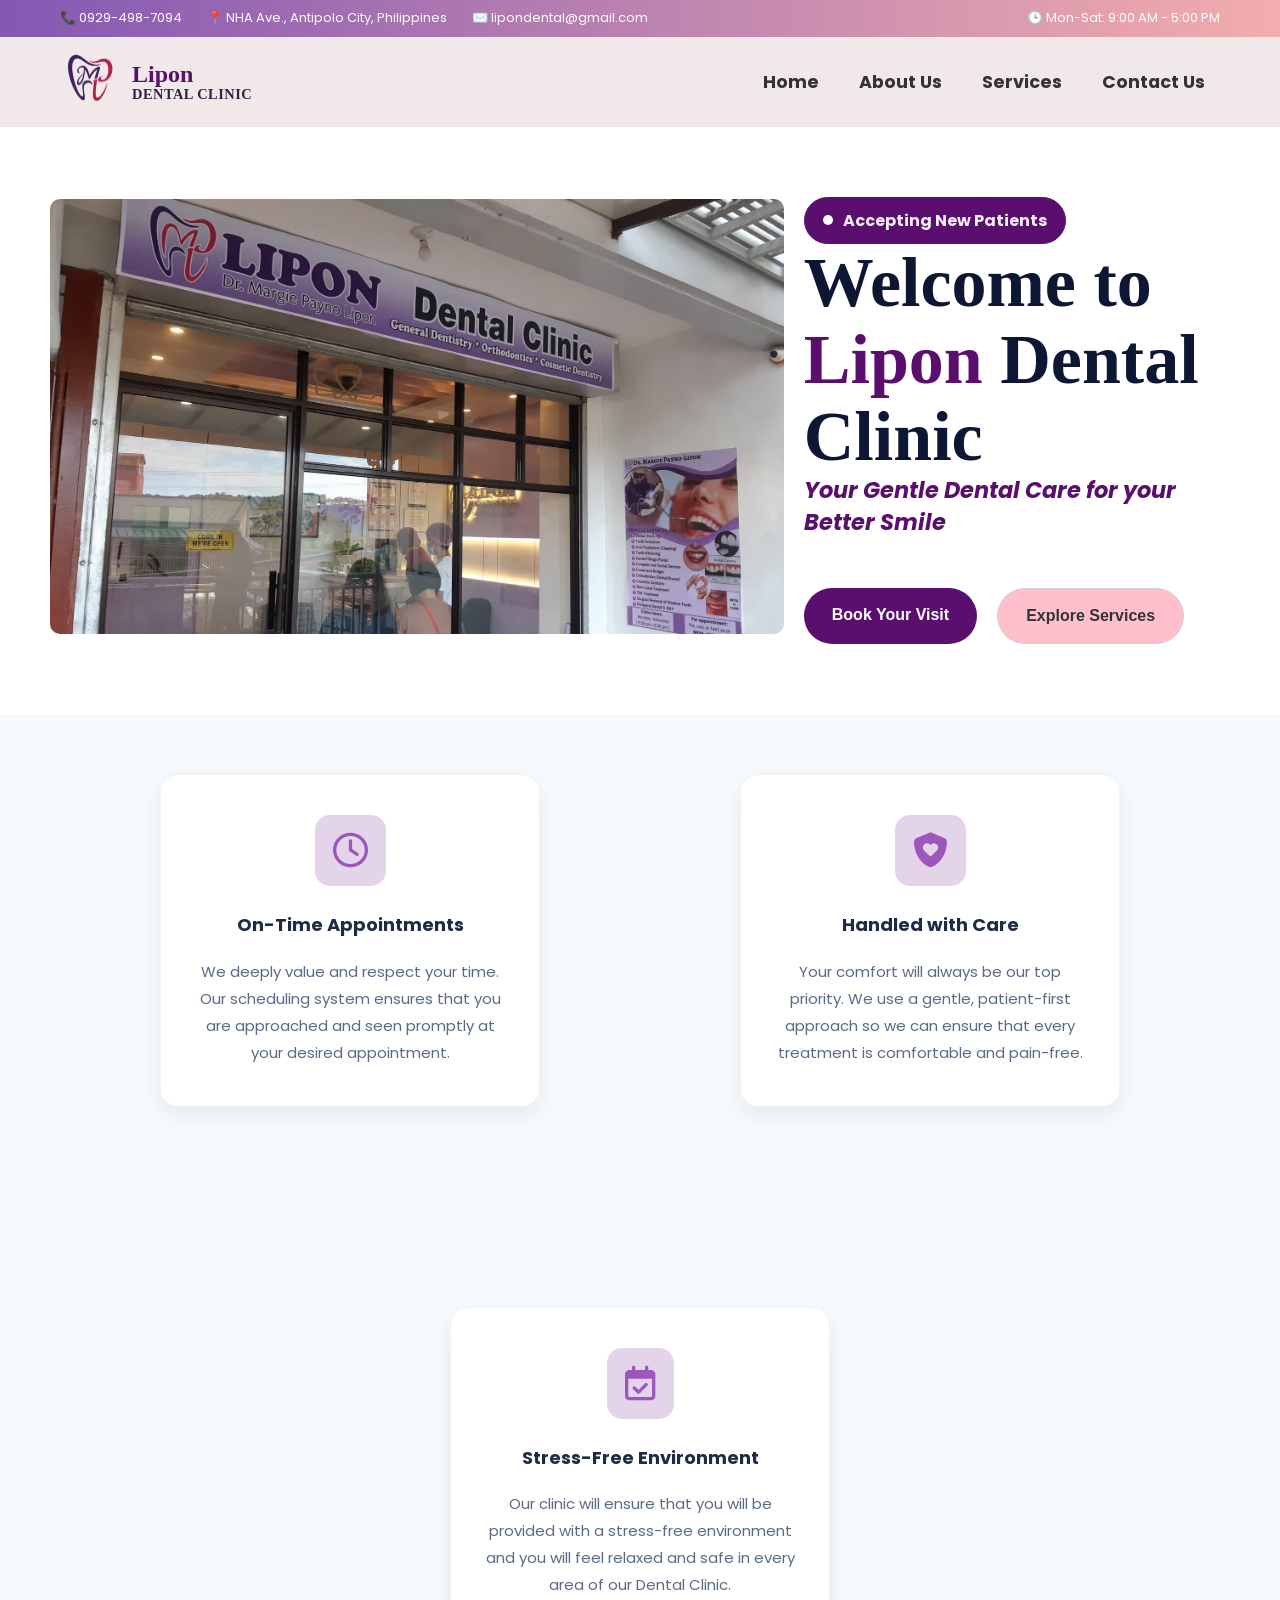
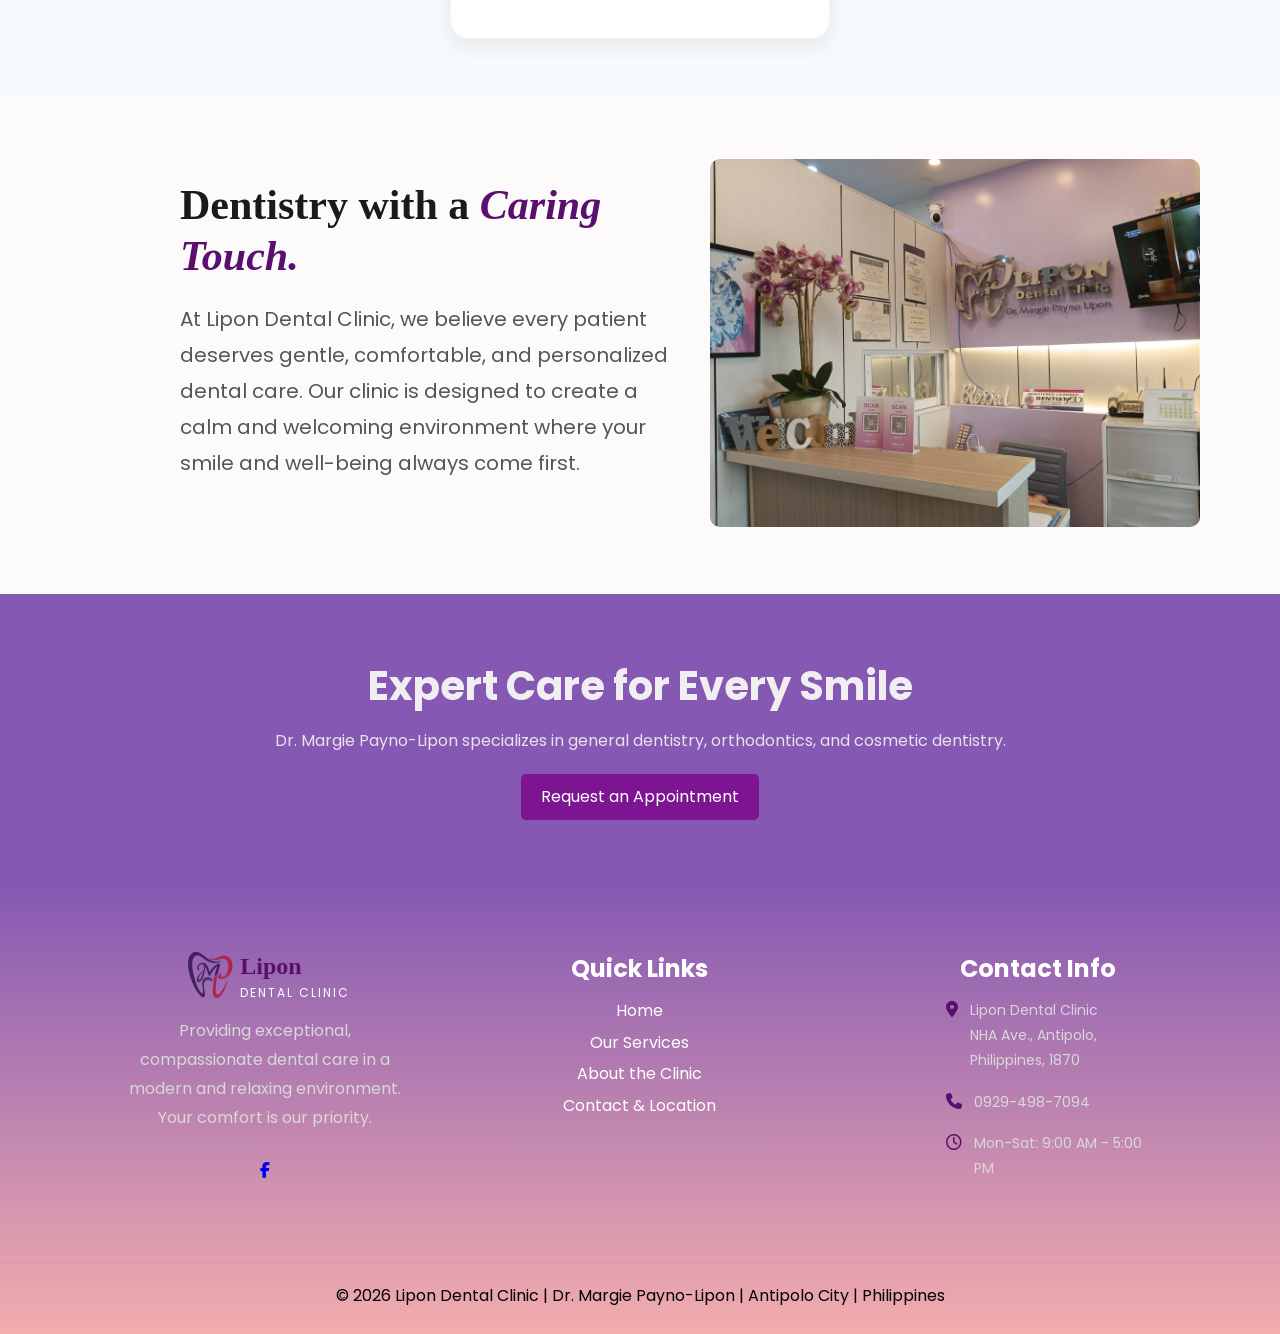
==== commit c01d6cdc: "Update index.html" ====
--- a/index.html
+++ b/index.html
@@ -166,7 +166,7 @@
         </div>
 
         <div class="footer-bottom">
-            © 2026 Lipon Dental Clinic. All rights reserved. A School Project.
+            © 2026 Lipon Dental Clinic | Dr. Margie Payno-Lipon | Antipolo City | Philippines
         </div>
     </footer>
 
@@ -188,4 +188,4 @@
     </script>
 
 </body>
-</html>+</html>
